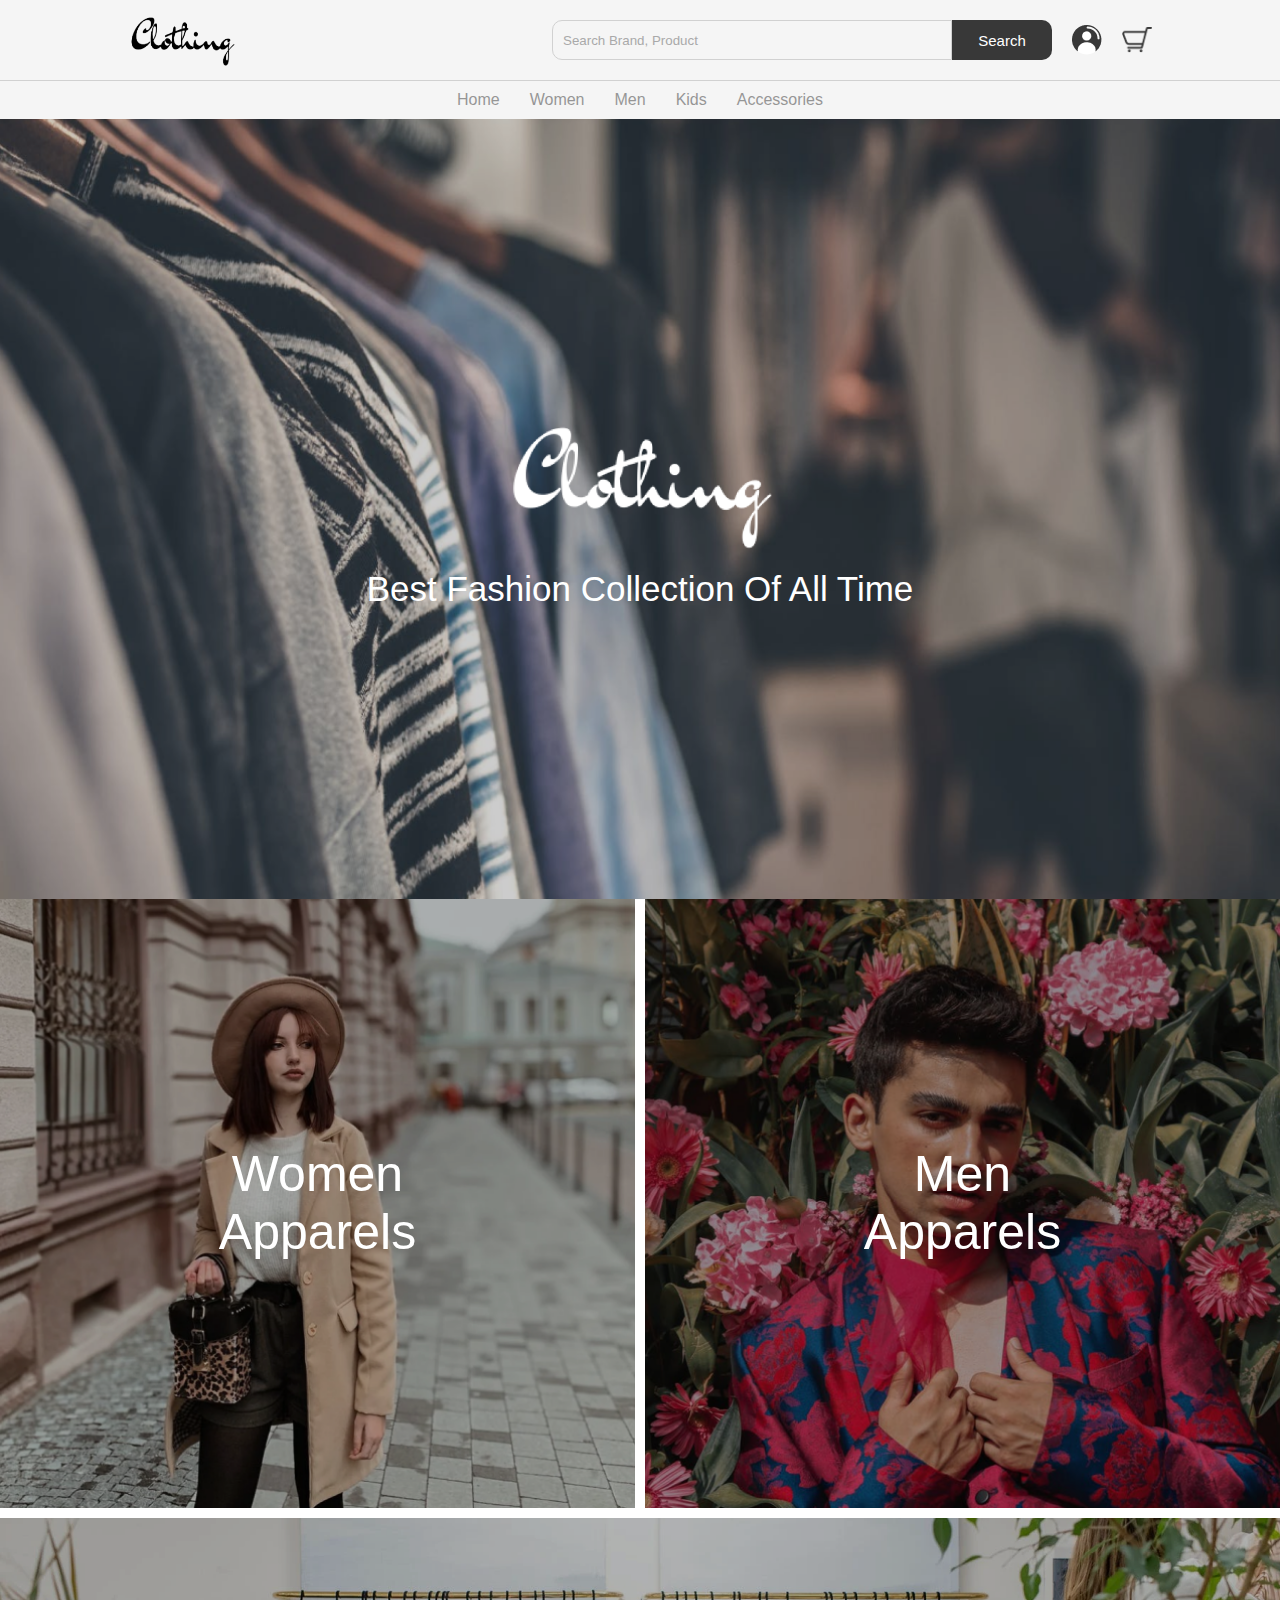
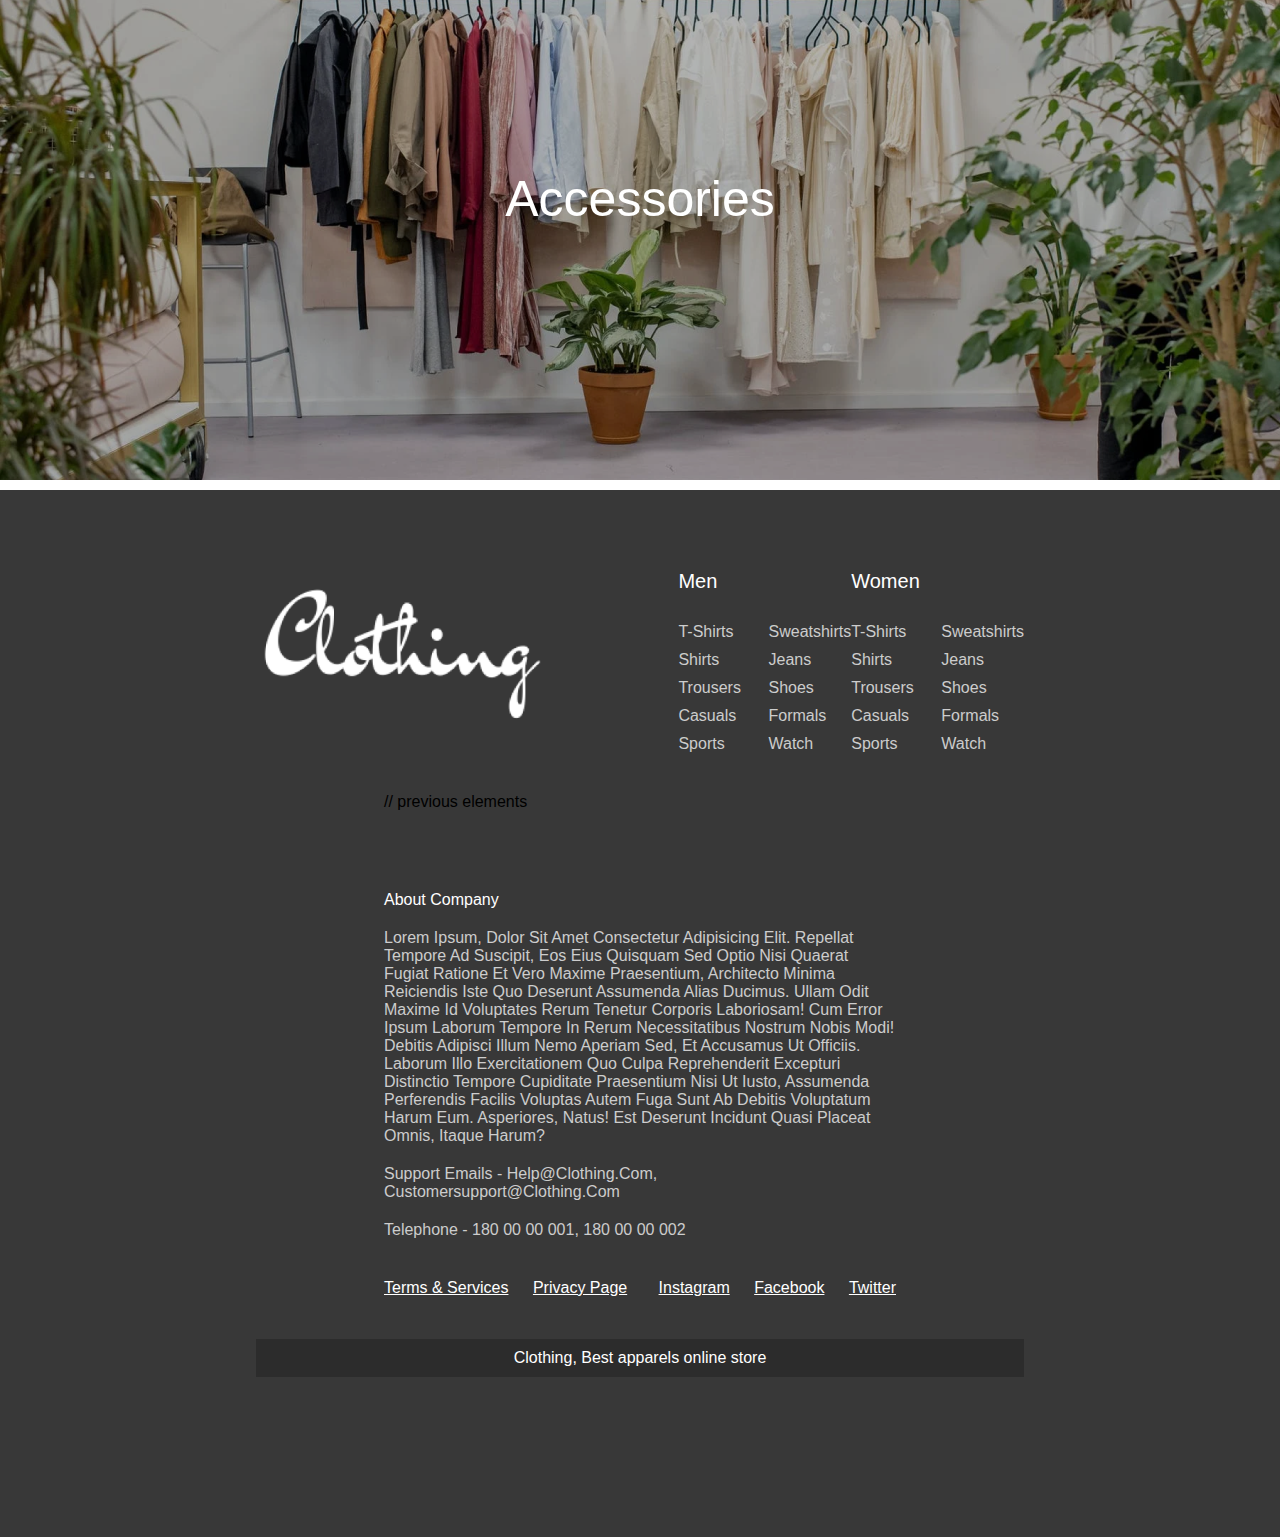
==== index.html @ 19f8d541 "some messages" ====
<html lang="en">
<head>
    <meta charset="UTF-8">
    <meta http-equiv="X-UA-Compatible" content="IE=edge">
    <meta name="viewport" content="width=device-width, initial-scale=1.0">
    <title> Clothing Online Store</title>
    <link rel="stylesheet" href="CSS/home.css">
</head>
<body>
    <nav class="navbar">
        <div class="nav">
            <img src="img/dark-logo.png" class="brand-logo" alt="">
            <div class="nav-items">
                <div class="search">
                    <input type="text" class="search-box" placeholder="search brand, product">
            <button class="search-btn">search</button>
        </div>
        <a href="#"><img src="img/user.png" alt=""></a>
        <a href="#"><img src="img/cart.png" alt=""></a>
    </div>
</div>
<ul class="links-container">
    <li class="link-item"><a href="#" class="link">home</a></li>
    <li class="link-item"><a href="#" class="link">women</a></li>
    <li class="link-item"><a href="#" class="link">men</a></li>
    <li class="link-item"><a href="#" class="link">kids</a></li>
    <li class="link-item"><a href="#" class="link">accessories</a></li>
</ul>

    </nav>
    <!-- hero section -->
    <header class="hero-section">
     <div class="content">
        <img src="img/light-logo.png" class="logo" alt="">
        <p class="sub-heading">best fashion collection of all time</p>
     </div>
    </header>
    
 
    

    <!-- collections -->
<section class="collection-container">
    <a href="#" class="collection">
        <img src="img/women-collection.png" alt="">
        <p class="collection-title">women <br> apparels</p>
    </a>
    <a href="#" class="collection">
        <img src="img/men-collection.png" alt="">
        <p class="collection-title">men <br> apparels</p>
    </a>
    <a href="#" class="collection">
        <img src="img/accessories-collection.png" alt="">
        <p class="collection-title">accessories</p>
    </a>
</section>

<footer>
    <footer>
        <div class="footer-content">
            <img src="img/light-logo.png" class="logo" alt="">
            <div class="footer-ul-container">
                <ul class="category">
                    <li class="category-title">men</li>
                    <li><a href="#" class="footer-link">t-shirts</a></li>
                    <li><a href="#" class="footer-link">sweatshirts</a></li>
                    <li><a href="#" class="footer-link">shirts</a></li>
                    <li><a href="#" class="footer-link">jeans</a></li>
                    <li><a href="#" class="footer-link">trousers</a></li>
                    <li><a href="#" class="footer-link">shoes</a></li>
                    <li><a href="#" class="footer-link">casuals</a></li>
                    <li><a href="#" class="footer-link">formals</a></li>
                    <li><a href="#" class="footer-link">sports</a></li>
                    <li><a href="#" class="footer-link">watch</a></li>
                </ul>
                <ul class="category">
                    <li class="category-title">women</li>
                    <li><a href="#" class="footer-link">t-shirts</a></li>
                    <li><a href="#" class="footer-link">sweatshirts</a></li>
                    <li><a href="#" class="footer-link">shirts</a></li>
                    <li><a href="#" class="footer-link">jeans</a></li>
                    <li><a href="#" class="footer-link">trousers</a></li>
                    <li><a href="#" class="footer-link">shoes</a></li>
                    <li><a href="#" class="footer-link">casuals</a></li>
                    <li><a href="#" class="footer-link">formals</a></li>
                    <li><a href="#" class="footer-link">sports</a></li>
                    <li><a href="#" class="footer-link">watch</a></li>
                </ul>
            </div>
        </div>
        <footer>
            // previous elements
            <p class="footer-title">about company</p>
            <p class="info">Lorem ipsum, dolor sit amet consectetur adipisicing elit. Repellat tempore ad suscipit, eos eius quisquam sed optio nisi quaerat fugiat ratione et vero maxime praesentium, architecto minima reiciendis iste quo deserunt assumenda alias ducimus. Ullam odit maxime id voluptates rerum tenetur corporis laboriosam! Cum error ipsum laborum tempore in rerum necessitatibus nostrum nobis modi! Debitis adipisci illum nemo aperiam sed, et accusamus ut officiis. Laborum illo exercitationem quo culpa reprehenderit excepturi distinctio tempore cupiditate praesentium nisi ut iusto, assumenda perferendis facilis voluptas autem fuga sunt ab debitis voluptatum harum eum. Asperiores, natus! Est deserunt incidunt quasi placeat omnis, itaque harum?</p>
            <p class="info">support emails - help@clothing.com, customersupport@clothing.com</p>
            <p class="info">telephone - 180 00 00 001, 180 00 00 002</p>
            <div class="footer-social-container">
                <div>
                    <a href="#" class="social-link">terms & services</a>
                    <a href="#" class="social-link">privacy page</a>
                </div>
                <div>
                    <a href="#" class="social-link">instagram</a>
                    <a href="#" class="social-link">facebook</a>
                    <a href="#" class="social-link">twitter</a>
                </div>
            </div>
            <p class="footer-credit">Clothing, Best apparels online store</p>
    </footer>
</footer>
    
    <script src="JS/nav.js"></script>

    <script src="js/home.js"></script>

    <script src="js/footer.js"></script>

    

    
</body>
</html>
---- CSS/home.css ----
@import 'nav.css';
@import 'footer.css';

.hero-section{
    width: 100%;
    height: calc(100vh - 120px);
    background-image: url('../img/header.png');
    background-size: cover;
    display: flex;
    justify-content: center;
    align-items: center;
}

.hero-section .logo{
    height: 150px;
    display: block;
    margin: auto;
}

.hero-section .sub-heading{
    margin-top: 10px;
    text-align: center;
    color: #fff;
    text-transform: capitalize;
    font-size: 35px;
    font-weight: 300;
}
.product{
    position: relative;
    overflow: hidden;
    padding: 20px 0;
}

.product-category{
    padding: 0 10vw;
    font-size: 30px;
    font-weight: 500;
    margin-bottom: 40px;
    text-transform: capitalize;
}
.product-container{
    padding: 0 10vw;
    display: flex;
    overflow-x: auto;
    scroll-behavior: smooth;
}

.product-container::-webkit-scrollbar{
    display: none;
}

.product-card{
    flex: 0 0 auto;
    width: 250px;
    height: 450px;
    margin-right: 40px;
}

.product-image{
    position: relative;
    width: 100%;
    height: 350px;
    overflow: hidden;
}

.product-thumb{
    width: 100%;
    height: 350px;
    object-fit: cover;
}

.discount-tag{
    position: absolute;
    background: #fff;
    padding: 5px;
    border-radius: 5px;
    color: #ff7d7d;
    right: 10px;
    top: 10px;
    text-transform: capitalize;
}

.card-btn{
    position: absolute;
    bottom: 10px;
    left: 50%;
    transform: translateX(-50%);
    padding: 10px;
    width: 90%;
    text-transform: capitalize;
    border: none;
    outline: none;
    background: #fff;
    border-radius: 5px;
    transition: 0.5s;
    cursor: pointer;
    opacity: 0;
}

.product-card:hover .card-btn{
    opacity: 1;
}

.card-btn:hover{
    background: #efefef;
}

.product-info{
    width: 100%;
    height: 100px;
    padding-top: 10px;
}

.product-brand{
    text-transform: uppercase;
}

.product-short-des{
    width: 100%;
    height: 20px;
    line-height: 20px;
    overflow: hidden;
    opacity: 0.5;
    text-transform: capitalize;
    margin: 5px 0;
}

.price{
    font-weight: 900;
    font-size: 20px;
}

.actual-price{
    margin-left: 20px;
    opacity: 0.5;
    text-decoration: line-through;
}

.pre-btn, .nxt-btn{
    border: none;
    width: 10vw;
    height: 100%;
    position: absolute;
    top: 0;
    display: flex;
    justify-content: center;
    align-items: center;
    background: linear-gradient(90deg, rgba(255, 255, 255, 0) 0%, #fff 100%);
    cursor: pointer;
    z-index: 8;
}

.pre-btn{
    left: 0;
    transform: rotate(180deg);
}

.nxt-btn{
    right: 0;
}

.pre-btn img, .nxt-btn img{
    opacity: 0.2;
}

.pre-btn:hover img, .nxt-btn:hover img{
    opacity: 1;
}
.collection-container{
    width: 100%;
    display: grid;
    grid-template-columns: repeat(2, 1fr);
    grid-gap: 10px;
}

.collection{
    position: relative;
}

.collection img{
    width: 100%;
    height: 100%;
    object-fit: cover;
}

.collection p{
    position: absolute;
    top: 50%;
    left: 50%;
    transform: translate(-50%, -50%);
    text-align: center;
    color: #fff;
    font-size: 50px;
    text-transform: capitalize;
}

.collection:nth-child(3){
    grid-column: span 2;
    margin-bottom: 10px;
}
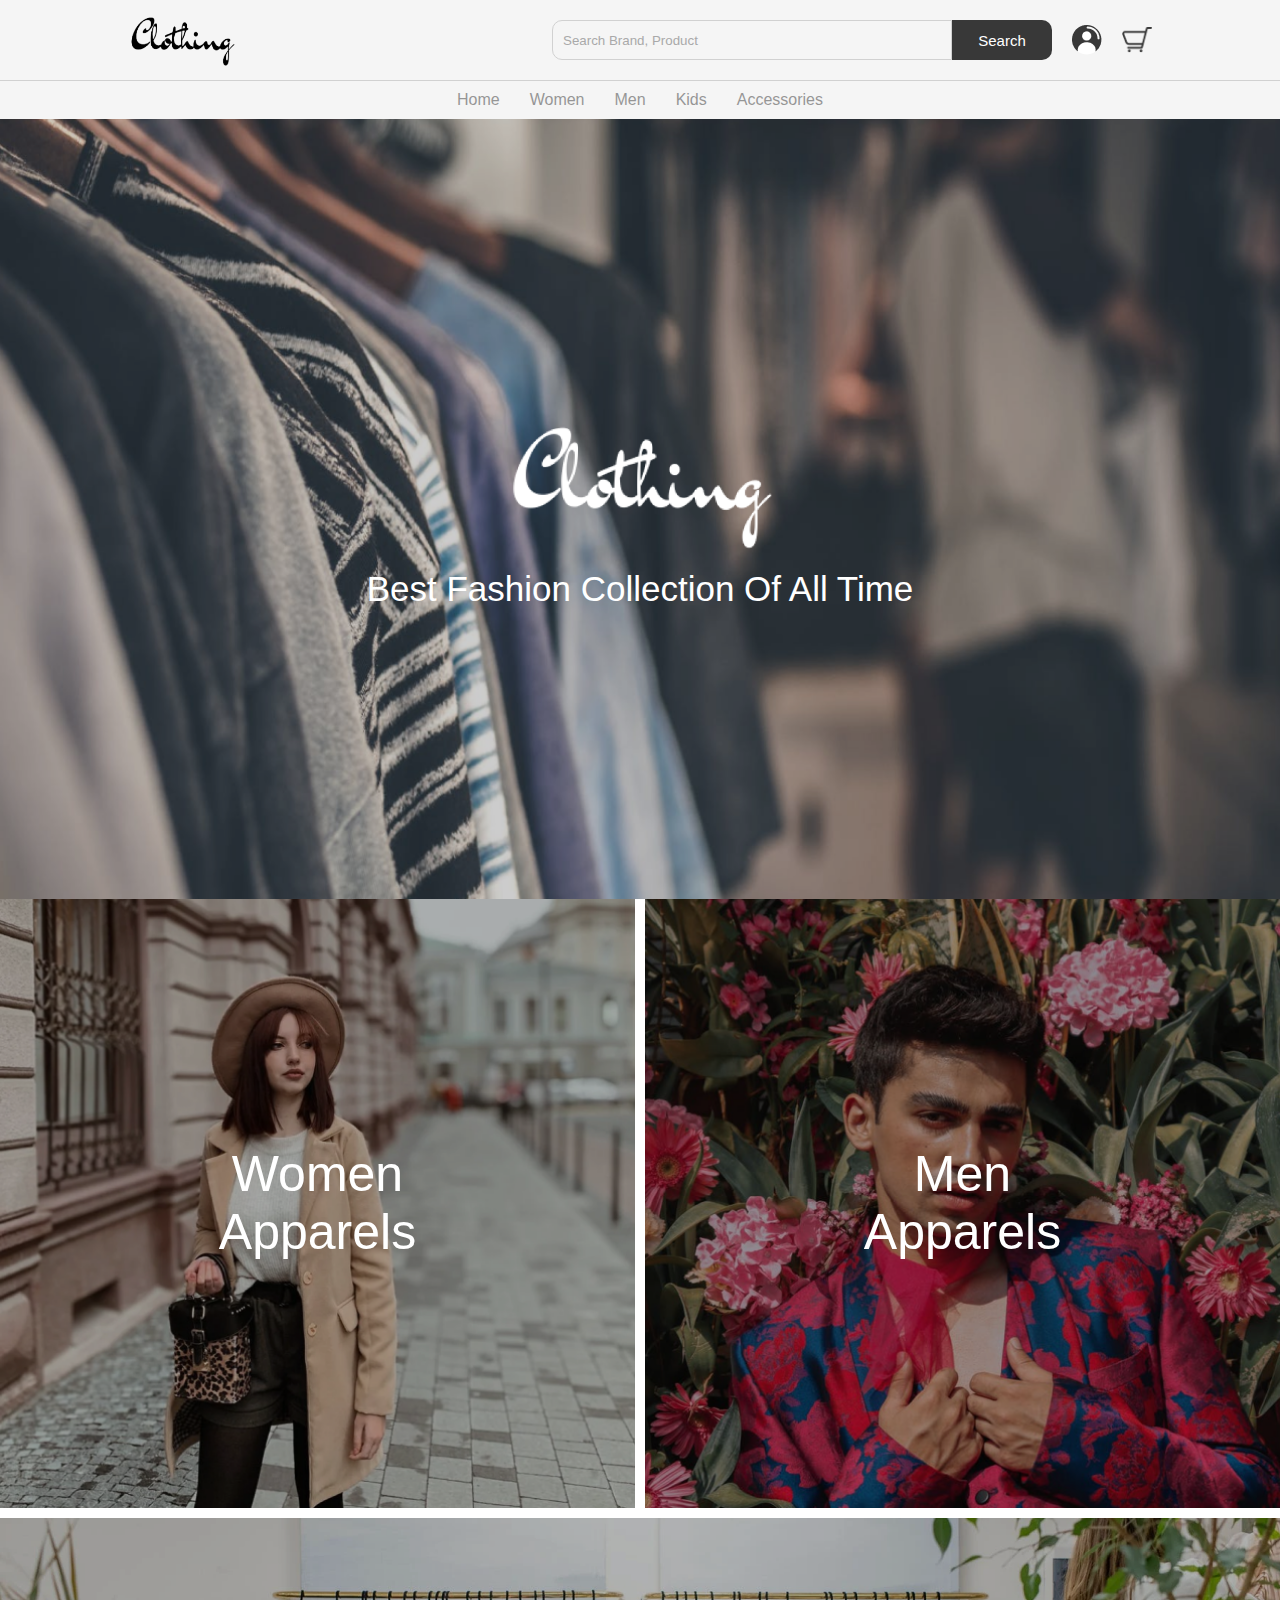
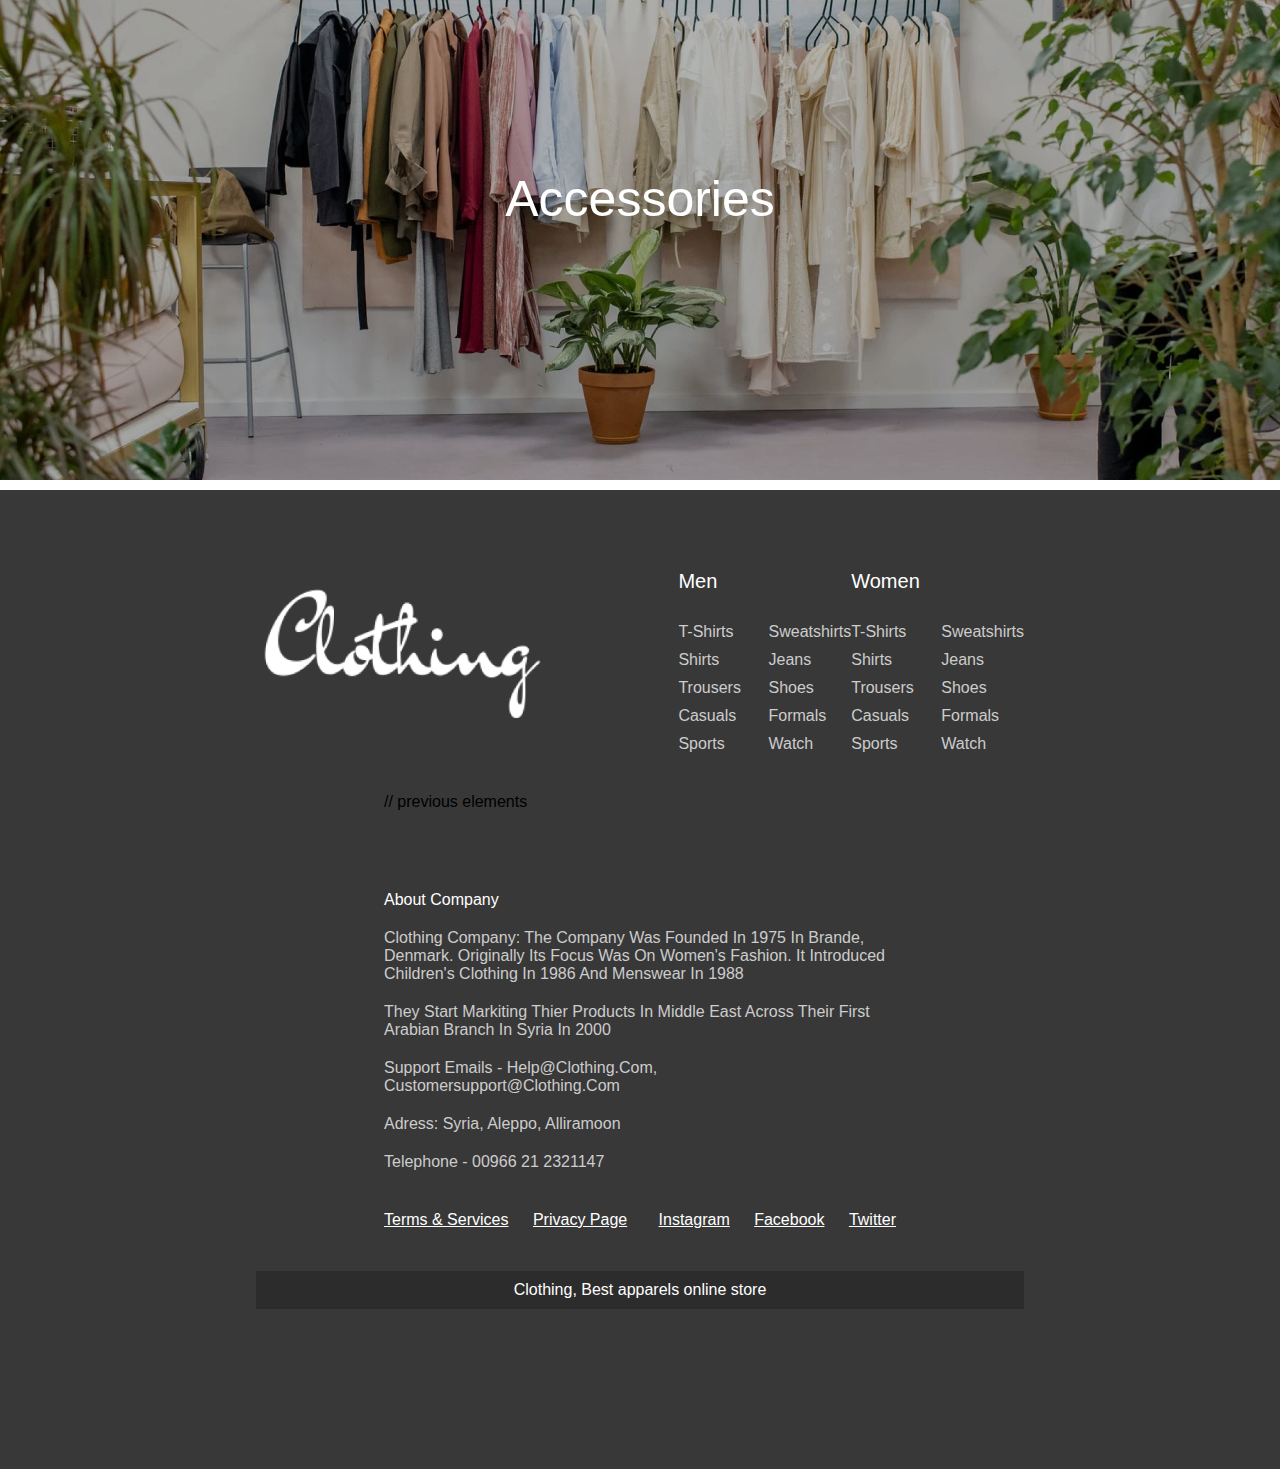
==== commit f651c606: "add bootstrap" ====
--- a/index.html
+++ b/index.html
@@ -91,9 +91,11 @@
         <footer>
             // previous elements
             <p class="footer-title">about company</p>
-            <p class="info">Lorem ipsum, dolor sit amet consectetur adipisicing elit. Repellat tempore ad suscipit, eos eius quisquam sed optio nisi quaerat fugiat ratione et vero maxime praesentium, architecto minima reiciendis iste quo deserunt assumenda alias ducimus. Ullam odit maxime id voluptates rerum tenetur corporis laboriosam! Cum error ipsum laborum tempore in rerum necessitatibus nostrum nobis modi! Debitis adipisci illum nemo aperiam sed, et accusamus ut officiis. Laborum illo exercitationem quo culpa reprehenderit excepturi distinctio tempore cupiditate praesentium nisi ut iusto, assumenda perferendis facilis voluptas autem fuga sunt ab debitis voluptatum harum eum. Asperiores, natus! Est deserunt incidunt quasi placeat omnis, itaque harum?</p>
+            <p class="info">Clothing Company: The company was founded in 1975  in Brande, Denmark. Originally its focus was on women's fashion. It introduced children's clothing in 1986 and menswear in 1988</p>
+            <p class="info">They start markiting thier products in Middle East across their first Arabian branch in Syria in 2000</p>
             <p class="info">support emails - help@clothing.com, customersupport@clothing.com</p>
-            <p class="info">telephone - 180 00 00 001, 180 00 00 002</p>
+            <p class="info">Adress: Syria, Aleppo, Alliramoon</p>
+            <p class="info">telephone - 00966 21 2321147</p>
             <div class="footer-social-container">
                 <div>
                     <a href="#" class="social-link">terms & services</a>
